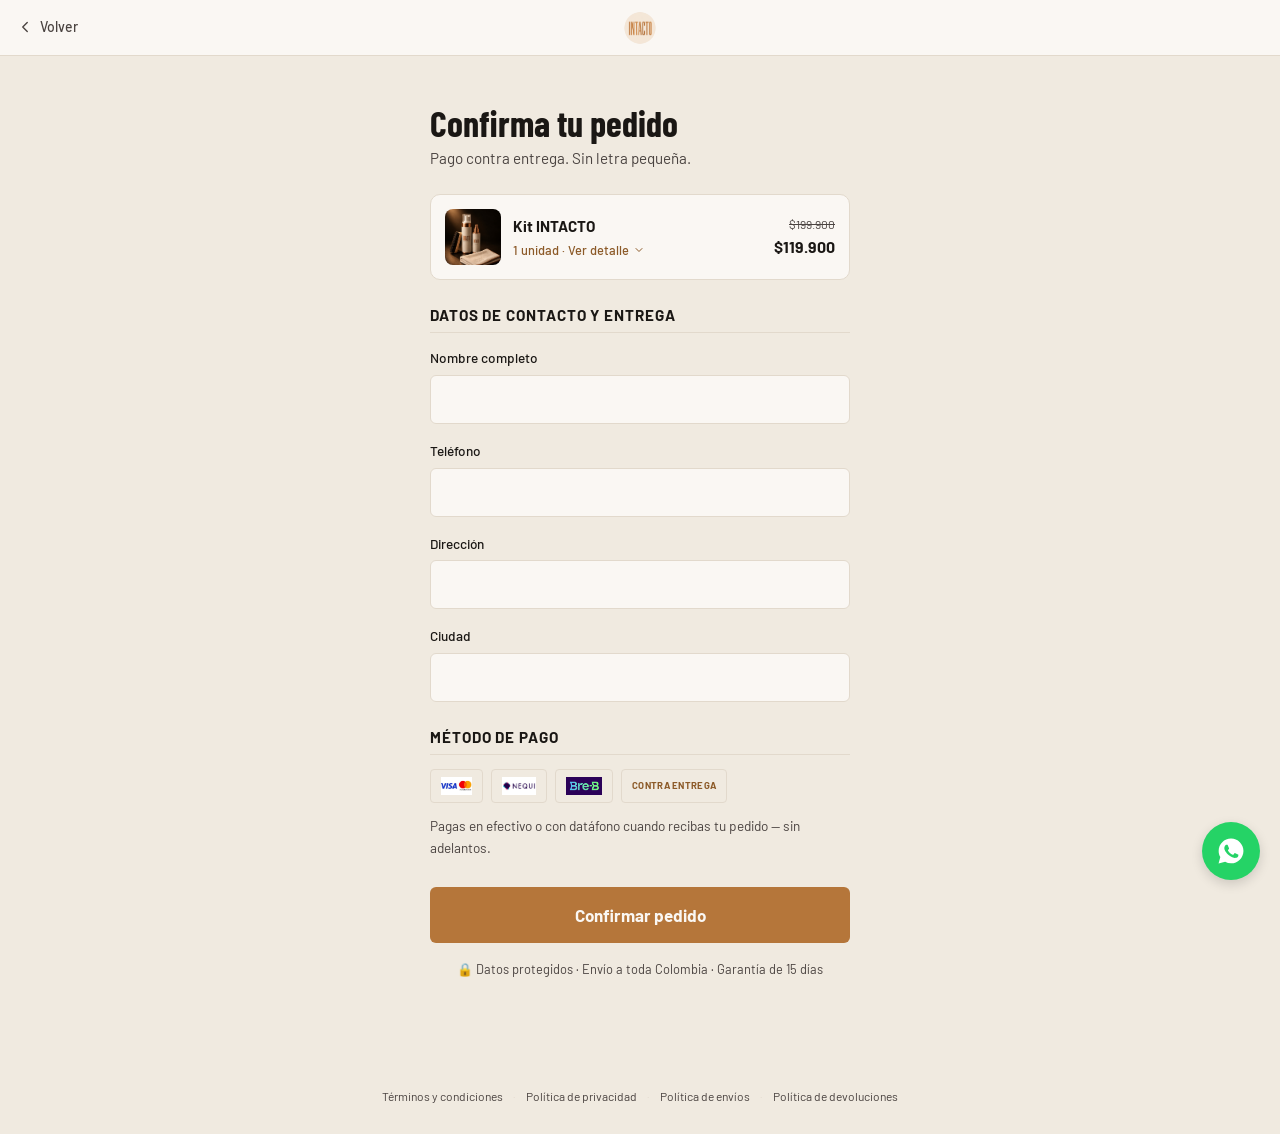
==== checkout/index.html @ 01ab00e7 "Agrega las 4 paginas legales y las linkea en el footer de landing y checkout - Nuevas paginas standa" ====
<!DOCTYPE html>
<html lang="es">
<head>
  <meta charset="UTF-8">
  <meta name="viewport" content="width=device-width, initial-scale=1.0">
  <title>Confirma tu pedido — INTACTO</title>

  <link rel="preconnect" href="https://fonts.googleapis.com">
  <link rel="preconnect" href="https://fonts.gstatic.com" crossorigin>
  <link href="https://fonts.googleapis.com/css2?family=Barlow+Condensed:wght@700;900&family=Barlow:wght@400;500;700&family=Cormorant+Garamond:ital@1&display=swap" rel="stylesheet">

  <link rel="stylesheet" href="../styles/base.css">
  <link rel="stylesheet" href="../styles/globals/whatsapp-float.css">
  <link rel="stylesheet" href="../styles/pages/checkout.css">
  <link rel="stylesheet" href="../styles/globals/legal-links.css">

  <!-- Meta Pixel -->
  <script src="../scripts/meta-pixel-base.js"></script>
  <noscript>
    <img height="1" width="1" style="display:none" alt=""
      src="https://www.facebook.com/tr?id=2177392419686177&ev=PageView&noscript=1"
    />
  </noscript>
  <!-- Fin Meta Pixel -->
</head>
<body>

  <header class="checkout-page-topbar">
    <a class="checkout-page-topbar__back" href="/">
      <svg viewBox="0 0 24 24" fill="none" stroke="currentColor" stroke-width="1.8" stroke-linecap="round" stroke-linejoin="round" aria-hidden="true">
        <path d="M15 6l-6 6 6 6"></path>
      </svg>
      Volver
    </a>
    <img class="checkout-page-topbar__logo" src="../assets/images/logo-intacto.jpg.jpeg" alt="INTACTO">
  </header>

  <main class="checkout-page">
    <h1 class="checkout-page__title">Confirma tu pedido</h1>
    <p class="checkout-page__subtitle">Pago contra entrega. Sin letra pequeña.</p>

    <section class="checkout-page__summary">
      <details>
        <summary class="checkout-page__summary-row">
          <img class="checkout-page__summary-thumb" src="../assets/images/intacto-hero-01-kit.jpg.jpeg" alt="Kit INTACTO">
          <span class="checkout-page__summary-info">
            <span class="checkout-page__summary-name">Kit INTACTO</span>
            <span class="checkout-page__summary-meta">
              1 unidad · Ver detalle
              <svg viewBox="0 0 24 24" fill="none" stroke="currentColor" stroke-width="2" stroke-linecap="round" stroke-linejoin="round" aria-hidden="true">
                <path d="m6 9 6 6 6-6"></path>
              </svg>
            </span>
          </span>
          <span class="checkout-page__summary-price">
            <span class="checkout-page__summary-price-old">$199.900</span>
            <span class="checkout-page__summary-price-current">$119.900</span>
          </span>
        </summary>

        <div class="checkout-page__summary-expand">
          <ul class="checkout-page__summary-list">
            <li>Espuma limpiadora</li>
            <li>Spray antiolores</li>
            <li>Cepillo</li>
            <li>Toalla de microfibra</li>
          </ul>
          <p class="checkout-page__summary-note">Envío gratis a toda Colombia · Garantía de 15 días</p>
        </div>
      </details>
    </section>

    <form class="checkout-page__form" id="checkout-form">
      <section>
        <h2 class="checkout-page__section-title">Datos de contacto y entrega</h2>

        <div class="checkout-page__fields">
          <div class="checkout-page__field">
            <label for="nombre">Nombre completo</label>
            <input type="text" id="nombre" name="nombre" autocomplete="name" required>
          </div>

          <div class="checkout-page__field">
            <label for="telefono">Teléfono</label>
            <input type="tel" id="telefono" name="telefono" autocomplete="tel" inputmode="numeric" required>
          </div>

          <div class="checkout-page__field">
            <label for="direccion">Dirección</label>
            <input type="text" id="direccion" name="direccion" autocomplete="address-line1" required>
          </div>

          <div class="checkout-page__field">
            <label for="ciudad">Ciudad</label>
            <input type="text" id="ciudad" name="ciudad" autocomplete="address-level2" required>
          </div>
        </div>
      </section>

      <section>
        <h2 class="checkout-page__section-title">Método de pago</h2>

        <div class="checkout-page__payment-badges">
          <span class="checkout-page__payment-chip">
            <img class="checkout-page__payment-logo" src="../assets/images/logo%20visa%20mastercard.jpg" alt="Visa / Mastercard" loading="lazy">
          </span>
          <span class="checkout-page__payment-chip">
            <img class="checkout-page__payment-logo" src="../assets/images/logo-nequi.jpg" alt="Nequi" loading="lazy">
          </span>
          <span class="checkout-page__payment-chip">
            <img class="checkout-page__payment-logo" src="../assets/images/Bre-B-logo.jpg" alt="Bre-B" loading="lazy">
          </span>
          <span class="checkout-page__payment-chip checkout-page__payment-chip--text">Contra entrega</span>
        </div>

        <p class="checkout-page__payment-note">Pagas en efectivo o con datáfono cuando recibas tu pedido — sin adelantos.</p>
      </section>

      <button class="checkout-page__submit" type="submit">Confirmar pedido</button>
      <p class="checkout-page__note">🔒 Datos protegidos · Envío a toda Colombia · Garantía de 15 días</p>
    </form>

    <div class="checkout-page__result" id="checkout-result"></div>
  </main>

  <footer class="legal-links">
    <a href="/terminos-y-condiciones">Términos y condiciones</a>
    <span class="legal-links__separator" aria-hidden="true">·</span>
    <a href="/politica-de-privacidad">Política de privacidad</a>
    <span class="legal-links__separator" aria-hidden="true">·</span>
    <a href="/politica-de-envios">Política de envíos</a>
    <span class="legal-links__separator" aria-hidden="true">·</span>
    <a href="/politica-de-devoluciones">Política de devoluciones</a>
  </footer>

  <a
    class="whatsapp-float"
    href="https://wa.me/573203886918"
    target="_blank"
    rel="noopener noreferrer"
    aria-label="Escríbenos por WhatsApp"
  >
    <svg viewBox="0 0 24 24" fill="#FFFFFF" xmlns="http://www.w3.org/2000/svg">
      <path d="M12.04 2C6.58 2 2.13 6.45 2.13 11.91c0 1.75.46 3.45 1.32 4.95L2.05 22l5.25-1.38a9.9 9.9 0 0 0 4.74 1.21h.01c5.46 0 9.9-4.45 9.9-9.91 0-2.65-1.03-5.14-2.9-7.01A9.82 9.82 0 0 0 12.04 2zm5.8 14.13c-.24.68-1.4 1.31-1.93 1.35-.5.05-.99.24-3.34-.7-2.82-1.13-4.63-4-4.77-4.19-.14-.19-1.14-1.51-1.14-2.88 0-1.37.72-2.04.97-2.32.25-.28.55-.35.73-.35.19 0 .37 0 .53.01.17.01.4-.06.62.48.24.58.8 1.99.87 2.13.07.14.11.31.02.5-.09.19-.14.31-.27.47-.14.16-.29.36-.41.48-.14.14-.28.29-.12.57.16.28.71 1.18 1.53 1.91 1.05.94 1.94 1.24 2.22 1.38.28.14.44.12.6-.07.16-.19.68-.79.87-1.06.19-.28.37-.23.62-.14.26.09 1.63.77 1.91.91.28.14.47.21.53.33.07.12.07.68-.17 1.36z"/>
    </svg>
  </a>

  <script src="../scripts/checkout-page.js"></script>
</body>
</html>
---- styles/base.css ----
/* ==========================================================================
   INTACTO — base.css
   Variables, reset, tipografía base
   ========================================================================== */

:root {
  --crema: #F0EAE0;
  --crema-oscuro: #E2D9CC;
  --cobre: #B5763A;
  --cobre-oscuro: #8C5A28;
  --carbon: #1A1714;
  --carbon-suave: #4A4340;
  --blanco-calido: #FAF7F3;

  --font-display: 'Barlow Condensed', sans-serif;
  --font-body: 'Barlow', sans-serif;
  --font-editorial: 'Cormorant Garamond', serif;
}

*,
*::before,
*::after {
  box-sizing: border-box;
  margin: 0;
  padding: 0;
}

html {
  -webkit-text-size-adjust: 100%;
  scroll-behavior: smooth;
}

body {
  font-family: var(--font-body);
  font-weight: 400;
  color: var(--carbon);
  background-color: var(--crema);
  line-height: 1.6;
}

img {
  display: block;
  max-width: 100%;
  height: auto;
}

button {
  font-family: inherit;
  cursor: pointer;
  border: none;
}

a {
  color: inherit;
  text-decoration: none;
}

h1, h2, h3 {
  font-family: var(--font-display);
  line-height: 1.05;
}
---- styles/globals/whatsapp-float.css ----
/* ==========================================================================
   INTACTO — whatsapp-float.css
   Botón WhatsApp flotante
   ========================================================================== */

.whatsapp-float {
  position: fixed;
  bottom: 20px;
  right: 20px;
  width: 58px;
  height: 58px;
  border-radius: 50%;
  background-color: #25D366;
  display: flex;
  align-items: center;
  justify-content: center;
  box-shadow: 0 4px 12px rgba(0, 0, 0, 0.15);
  transition: transform 0.2s ease, box-shadow 0.2s ease;
  z-index: 200;
}

.whatsapp-float:hover,
.whatsapp-float:focus-visible {
  transform: translateY(-2px);
  box-shadow: 0 6px 18px rgba(0, 0, 0, 0.25);
}

.whatsapp-float svg {
  width: 30px;
  height: 30px;
}

@media (max-width: 767px) {
  .whatsapp-float {
    bottom: calc(88px + env(safe-area-inset-bottom));
  }
}
---- styles/pages/checkout.css ----
/* ==========================================================================
   INTACTO — checkout.css (página dedicada /checkout)
   ========================================================================== */

.checkout-page-topbar {
  position: sticky;
  top: 0;
  z-index: 90;
  display: flex;
  align-items: center;
  justify-content: center;
  height: 56px;
  background-color: var(--blanco-calido);
  border-bottom: 1px solid var(--crema-oscuro);
}

.checkout-page-topbar__back {
  position: absolute;
  left: 16px;
  display: flex;
  align-items: center;
  gap: 6px;
  font-family: var(--font-body);
  font-weight: 500;
  font-size: 0.875rem;
  color: var(--carbon-suave);
}

.checkout-page-topbar__back svg {
  width: 18px;
  height: 18px;
}

.checkout-page-topbar__logo {
  height: 32px;
  width: auto;
  border-radius: 50%;
}

.checkout-page {
  max-width: 460px;
  margin: 0 auto;
  padding: 24px 20px 48px;
}

.checkout-page__title {
  font-family: var(--font-display);
  font-weight: 700;
  font-size: clamp(1.75rem, 6vw, 2.25rem);
  color: var(--carbon);
  margin-bottom: 4px;
}

.checkout-page__subtitle {
  font-family: var(--font-body);
  font-weight: 400;
  font-size: 0.95rem;
  color: var(--carbon-suave);
  margin-bottom: 24px;
}

/* Resumen de pedido */

.checkout-page__summary {
  margin-bottom: 28px;
  background-color: var(--blanco-calido);
  border: 1px solid var(--crema-oscuro);
  border-radius: 10px;
  overflow: hidden;
}

.checkout-page__summary-row {
  display: flex;
  align-items: center;
  gap: 12px;
  padding: 14px;
  cursor: pointer;
  list-style: none;
}

.checkout-page__summary-row::-webkit-details-marker {
  display: none;
}

.checkout-page__summary-thumb {
  width: 56px;
  height: 56px;
  object-fit: cover;
  border-radius: 8px;
  flex: 0 0 auto;
}

.checkout-page__summary-info {
  flex: 1;
  min-width: 0;
}

.checkout-page__summary-name {
  display: block;
  font-family: var(--font-body);
  font-weight: 700;
  font-size: 0.95rem;
  color: var(--carbon);
}

.checkout-page__summary-meta {
  display: flex;
  align-items: center;
  gap: 4px;
  font-family: var(--font-body);
  font-weight: 500;
  font-size: 0.8rem;
  color: var(--cobre-oscuro);
  margin-top: 2px;
}

.checkout-page__summary-meta svg {
  width: 12px;
  height: 12px;
  transition: transform 0.2s ease;
}

details[open] .checkout-page__summary-meta svg {
  transform: rotate(180deg);
}

.checkout-page__summary-price {
  flex: 0 0 auto;
  text-align: right;
}

.checkout-page__summary-price-old {
  display: block;
  font-family: var(--font-body);
  font-weight: 400;
  font-size: 0.75rem;
  color: var(--carbon-suave);
  text-decoration: line-through;
}

.checkout-page__summary-price-current {
  display: block;
  font-family: var(--font-body);
  font-weight: 700;
  font-size: 1rem;
  color: var(--carbon);
}

.checkout-page__summary-expand {
  padding: 0 14px 16px;
  border-top: 1px solid var(--crema-oscuro);
}

.checkout-page__summary-list {
  list-style: none;
  padding-top: 14px;
  display: flex;
  flex-direction: column;
  gap: 6px;
}

.checkout-page__summary-list li {
  font-family: var(--font-body);
  font-size: 0.875rem;
  color: var(--carbon-suave);
  padding-left: 16px;
  position: relative;
}

.checkout-page__summary-list li::before {
  content: '';
  position: absolute;
  left: 0;
  top: 8px;
  width: 5px;
  height: 5px;
  border-radius: 50%;
  background-color: var(--cobre);
}

.checkout-page__summary-note {
  font-family: var(--font-body);
  font-size: 0.8rem;
  color: var(--cobre-oscuro);
  margin-top: 10px;
}

/* Formulario */

.checkout-page__form {
  display: flex;
  flex-direction: column;
  gap: 28px;
}

.checkout-page__section-title {
  font-family: var(--font-body);
  font-weight: 700;
  font-size: 0.95rem;
  color: var(--carbon);
  text-transform: uppercase;
  letter-spacing: 0.06em;
  margin-bottom: 14px;
  padding-bottom: 8px;
  border-bottom: 1px solid var(--crema-oscuro);
}

.checkout-page__fields {
  display: flex;
  flex-direction: column;
  gap: 16px;
}

.checkout-page__field {
  display: flex;
  flex-direction: column;
  gap: 6px;
}

.checkout-page__field label {
  font-family: var(--font-body);
  font-weight: 500;
  font-size: 0.85rem;
  color: var(--carbon);
}

.checkout-page__field input {
  font-family: var(--font-body);
  font-size: 1rem;
  color: var(--carbon);
  background-color: var(--blanco-calido);
  border: 1px solid var(--crema-oscuro);
  border-radius: 6px;
  padding: 14px 16px;
  transition: border-color 0.15s ease, box-shadow 0.15s ease;
}

.checkout-page__field input:focus-visible {
  outline: none;
  border-color: var(--cobre);
  box-shadow: 0 0 0 3px rgba(181, 118, 58, 0.18);
}

.checkout-page__field input[data-invalid="true"] {
  border-color: var(--cobre-oscuro);
  border-width: 2px;
}

/* Método de pago */

.checkout-page__payment-badges {
  display: flex;
  flex-wrap: wrap;
  align-items: center;
  gap: 8px;
}

.checkout-page__payment-chip {
  display: inline-flex;
  align-items: center;
  justify-content: center;
  height: 34px;
  background-color: var(--crema);
  border: 1px solid var(--crema-oscuro);
  border-radius: 4px;
  padding: 0 10px;
  box-sizing: border-box;
}

.checkout-page__payment-logo {
  height: 18px;
  width: auto;
  display: block;
}

.checkout-page__payment-chip--text {
  font-family: var(--font-body);
  font-weight: 700;
  font-size: 0.6rem;
  letter-spacing: 0.03em;
  text-transform: uppercase;
  color: var(--cobre-oscuro);
  white-space: nowrap;
}

.checkout-page__payment-note {
  font-family: var(--font-body);
  font-size: 0.85rem;
  color: var(--carbon-suave);
  margin-top: 12px;
}

/* Envío/CTA final */

.checkout-page__submit {
  width: 100%;
  font-family: var(--font-body);
  font-weight: 700;
  font-size: 1.0625rem;
  color: var(--blanco-calido);
  background-color: var(--cobre);
  padding: 18px 24px;
  border-radius: 6px;
  transition: background-color 0.2s ease;
}

.checkout-page__submit:hover,
.checkout-page__submit:focus-visible {
  background-color: var(--cobre-oscuro);
}

.checkout-page__submit:disabled {
  background-color: var(--carbon-suave);
  cursor: not-allowed;
}

.checkout-page__note {
  font-family: var(--font-body);
  font-size: 0.8rem;
  color: var(--carbon-suave);
  text-align: center;
  margin-top: -12px;
}

/* Resultado post-envío */

.checkout-page__result {
  margin-top: 24px;
  padding: 20px;
  border-radius: 10px;
  text-align: center;
  display: none;
}

.checkout-page__result[data-state="success"] {
  display: block;
  background-color: var(--blanco-calido);
  border: 1px solid var(--cobre);
}

.checkout-page__result[data-state="error"] {
  display: block;
  background-color: var(--blanco-calido);
  border: 1px solid var(--carbon-suave);
}

.checkout-page__result-title {
  font-family: var(--font-display);
  font-weight: 700;
  font-size: 1.375rem;
  color: var(--carbon);
  margin-bottom: 8px;
}

.checkout-page__result-reinforcement {
  font-family: var(--font-editorial);
  font-style: italic;
  font-weight: 400;
  font-size: clamp(1.125rem, 3vw, 1.375rem);
  color: var(--cobre-oscuro);
  margin-bottom: 12px;
}

.checkout-page__result-text {
  font-family: var(--font-body);
  font-size: 0.9375rem;
  color: var(--carbon-suave);
  margin-bottom: 16px;
}

.checkout-page__result-whatsapp {
  display: inline-block;
  font-family: var(--font-body);
  font-weight: 700;
  font-size: 0.9375rem;
  color: var(--blanco-calido);
  background-color: var(--cobre);
  padding: 14px 28px;
  border-radius: 4px;
}

.checkout-page__result-whatsapp:hover {
  background-color: var(--cobre-oscuro);
}

@media (min-width: 768px) {
  .checkout-page {
    padding: 48px 20px 80px;
  }
}
---- styles/globals/legal-links.css ----
/* ==========================================================================
   INTACTO — legal-links.css
   Fila de links legales (footer de landing, checkout y páginas legales)
   ========================================================================== */

.legal-links {
  display: flex;
  flex-wrap: wrap;
  justify-content: center;
  align-items: center;
  gap: 6px 10px;
  padding: 28px 20px calc(28px + env(safe-area-inset-bottom));
  font-family: var(--font-body);
  font-size: 0.75rem;
  color: var(--carbon-suave);
}

.legal-links a {
  color: inherit;
}

.legal-links a:hover,
.legal-links a:focus-visible {
  color: var(--cobre-oscuro);
  text-decoration: underline;
}

.legal-links__separator {
  color: var(--crema-oscuro);
}
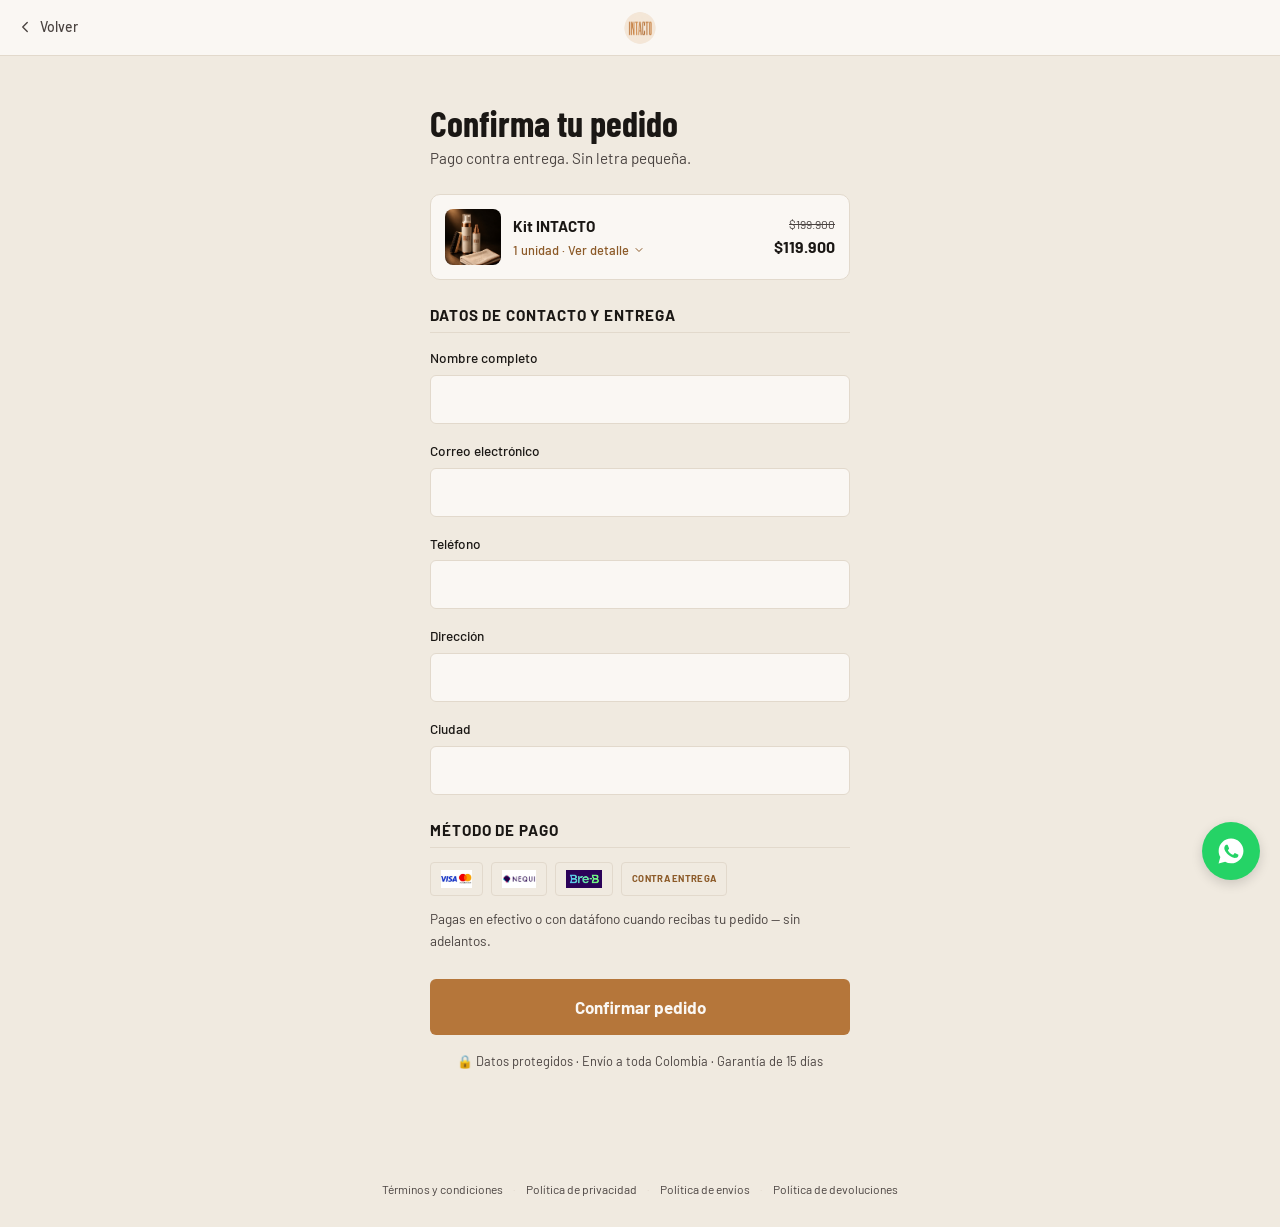
==== commit e4a35be5: "Ajusta ruleta a 2 giros por sesion, nuevas preguntas del quiz con redireccion automatica, y campo de" ====
--- a/checkout/index.html
+++ b/checkout/index.html
@@ -13,6 +13,7 @@
   <link rel="stylesheet" href="../styles/globals/whatsapp-float.css">
   <link rel="stylesheet" href="../styles/pages/checkout.css">
   <link rel="stylesheet" href="../styles/globals/legal-links.css">
+  <link rel="stylesheet" href="../styles/components/wheel.css">
 
   <!-- Meta Pixel -->
   <script src="../scripts/meta-pixel-base.js"></script>
@@ -70,6 +71,8 @@
       </details>
     </section>
 
+    <div id="wheel-second-kit-banner"></div>
+
     <form class="checkout-page__form" id="checkout-form">
       <section>
         <h2 class="checkout-page__section-title">Datos de contacto y entrega</h2>
@@ -78,6 +81,11 @@
           <div class="checkout-page__field">
             <label for="nombre">Nombre completo</label>
             <input type="text" id="nombre" name="nombre" autocomplete="name" required>
+          </div>
+
+          <div class="checkout-page__field">
+            <label for="email">Correo electrónico</label>
+            <input type="email" id="email" name="email" autocomplete="email" required>
           </div>
 
           <div class="checkout-page__field">
@@ -145,6 +153,9 @@
     </svg>
   </a>
 
+  <div id="wheel-modal-root"></div>
+
   <script src="../scripts/checkout-page.js"></script>
+  <script src="../scripts/checkout-wheel.js"></script>
 </body>
 </html>
--- a/styles/components/wheel.css
+++ b/styles/components/wheel.css
@@ -0,0 +1,226 @@
+/* ==========================================================================
+   INTACTO — wheel.css
+   Ruleta de exit-intent (checkout) + banner del premio "segundo kit"
+   ========================================================================== */
+
+.wheel-overlay {
+  position: fixed;
+  inset: 0;
+  z-index: 300;
+  display: flex;
+  align-items: center;
+  justify-content: center;
+  padding: 20px;
+  background-color: rgba(26, 23, 20, 0.55);
+  opacity: 0;
+  transition: opacity 0.25s ease;
+}
+
+.wheel-overlay.is-visible {
+  opacity: 1;
+}
+
+.wheel-modal {
+  position: relative;
+  width: 100%;
+  max-width: 340px;
+  background-color: var(--blanco-calido);
+  border-radius: 14px;
+  padding: 28px 20px 24px;
+  text-align: center;
+  box-shadow: 0 24px 48px rgba(26, 23, 20, 0.35);
+  transform: scale(0.94);
+  transition: transform 0.25s ease;
+}
+
+.wheel-overlay.is-visible .wheel-modal {
+  transform: scale(1);
+}
+
+.wheel-modal__close {
+  position: absolute;
+  top: 12px;
+  right: 12px;
+  width: 32px;
+  height: 32px;
+  display: flex;
+  align-items: center;
+  justify-content: center;
+  background: none;
+  color: var(--carbon-suave);
+  border-radius: 50%;
+}
+
+.wheel-modal__close svg {
+  width: 18px;
+  height: 18px;
+}
+
+.wheel-modal__close:hover,
+.wheel-modal__close:focus-visible {
+  background-color: var(--crema);
+}
+
+.wheel-modal__title {
+  font-family: var(--font-display);
+  font-weight: 700;
+  font-size: 1.5rem;
+  color: var(--carbon);
+  margin-bottom: 4px;
+}
+
+.wheel-modal__subtitle {
+  font-family: var(--font-body);
+  font-size: 0.875rem;
+  color: var(--carbon-suave);
+  margin-bottom: 20px;
+}
+
+.wheel {
+  position: relative;
+  width: 220px;
+  height: 220px;
+  margin: 0 auto 20px;
+}
+
+.wheel__pointer {
+  position: absolute;
+  top: -6px;
+  left: 50%;
+  transform: translateX(-50%);
+  width: 0;
+  height: 0;
+  border-left: 10px solid transparent;
+  border-right: 10px solid transparent;
+  border-top: 16px solid var(--carbon);
+  z-index: 2;
+}
+
+.wheel__svg {
+  width: 100%;
+  height: 100%;
+  transition: transform 4.5s cubic-bezier(0.15, 0.85, 0.25, 1);
+}
+
+.wheel__segment-label {
+  font-family: var(--font-body);
+  font-weight: 700;
+  fill: var(--blanco-calido);
+}
+
+.wheel__hub {
+  fill: var(--blanco-calido);
+  stroke: var(--carbon);
+  stroke-width: 2;
+}
+
+.wheel-modal__spin-button {
+  width: 100%;
+  font-family: var(--font-body);
+  font-weight: 700;
+  font-size: 1rem;
+  color: var(--blanco-calido);
+  background-color: var(--cobre);
+  padding: 14px 20px;
+  border-radius: 6px;
+  transition: background-color 0.2s ease, opacity 0.2s ease;
+}
+
+.wheel-modal__spin-button:hover,
+.wheel-modal__spin-button:focus-visible {
+  background-color: var(--cobre-oscuro);
+}
+
+.wheel-modal__spin-button:disabled {
+  opacity: 0.6;
+  cursor: not-allowed;
+}
+
+.wheel-modal__result {
+  display: none;
+}
+
+.wheel-modal.is-result .wheel-modal__spin-prompt {
+  display: none;
+}
+
+.wheel-modal.is-result .wheel-modal__result {
+  display: block;
+}
+
+.wheel-modal__result-label {
+  font-family: var(--font-display);
+  font-weight: 700;
+  font-size: 1.375rem;
+  color: var(--cobre-oscuro);
+  margin-bottom: 8px;
+}
+
+.wheel-modal__result-text {
+  font-family: var(--font-body);
+  font-size: 0.9rem;
+  color: var(--carbon-suave);
+  margin-bottom: 18px;
+}
+
+.wheel-modal__result-button {
+  width: 100%;
+  font-family: var(--font-body);
+  font-weight: 700;
+  font-size: 1rem;
+  color: var(--blanco-calido);
+  background-color: var(--cobre);
+  padding: 14px 20px;
+  border-radius: 6px;
+  transition: background-color 0.2s ease;
+}
+
+.wheel-modal__result-button:hover,
+.wheel-modal__result-button:focus-visible {
+  background-color: var(--cobre-oscuro);
+}
+
+/* Banner del premio "segundo kit" en el checkout */
+
+.wheel-second-kit-banner {
+  display: flex;
+  align-items: flex-start;
+  gap: 12px;
+  background-color: var(--crema);
+  border: 1px solid var(--cobre);
+  border-radius: 10px;
+  padding: 14px;
+  margin-bottom: 24px;
+}
+
+.wheel-second-kit-banner__checkbox {
+  flex: 0 0 auto;
+  width: 20px;
+  height: 20px;
+  margin-top: 2px;
+  accent-color: var(--cobre);
+}
+
+.wheel-second-kit-banner__body {
+  flex: 1;
+  min-width: 0;
+}
+
+.wheel-second-kit-banner__title {
+  font-family: var(--font-body);
+  font-weight: 700;
+  font-size: 0.9rem;
+  color: var(--carbon);
+  margin-bottom: 4px;
+}
+
+.wheel-second-kit-banner__price {
+  font-family: var(--font-body);
+  font-size: 0.85rem;
+  color: var(--carbon-suave);
+}
+
+.wheel-second-kit-banner__price strong {
+  color: var(--cobre-oscuro);
+  font-weight: 700;
+}
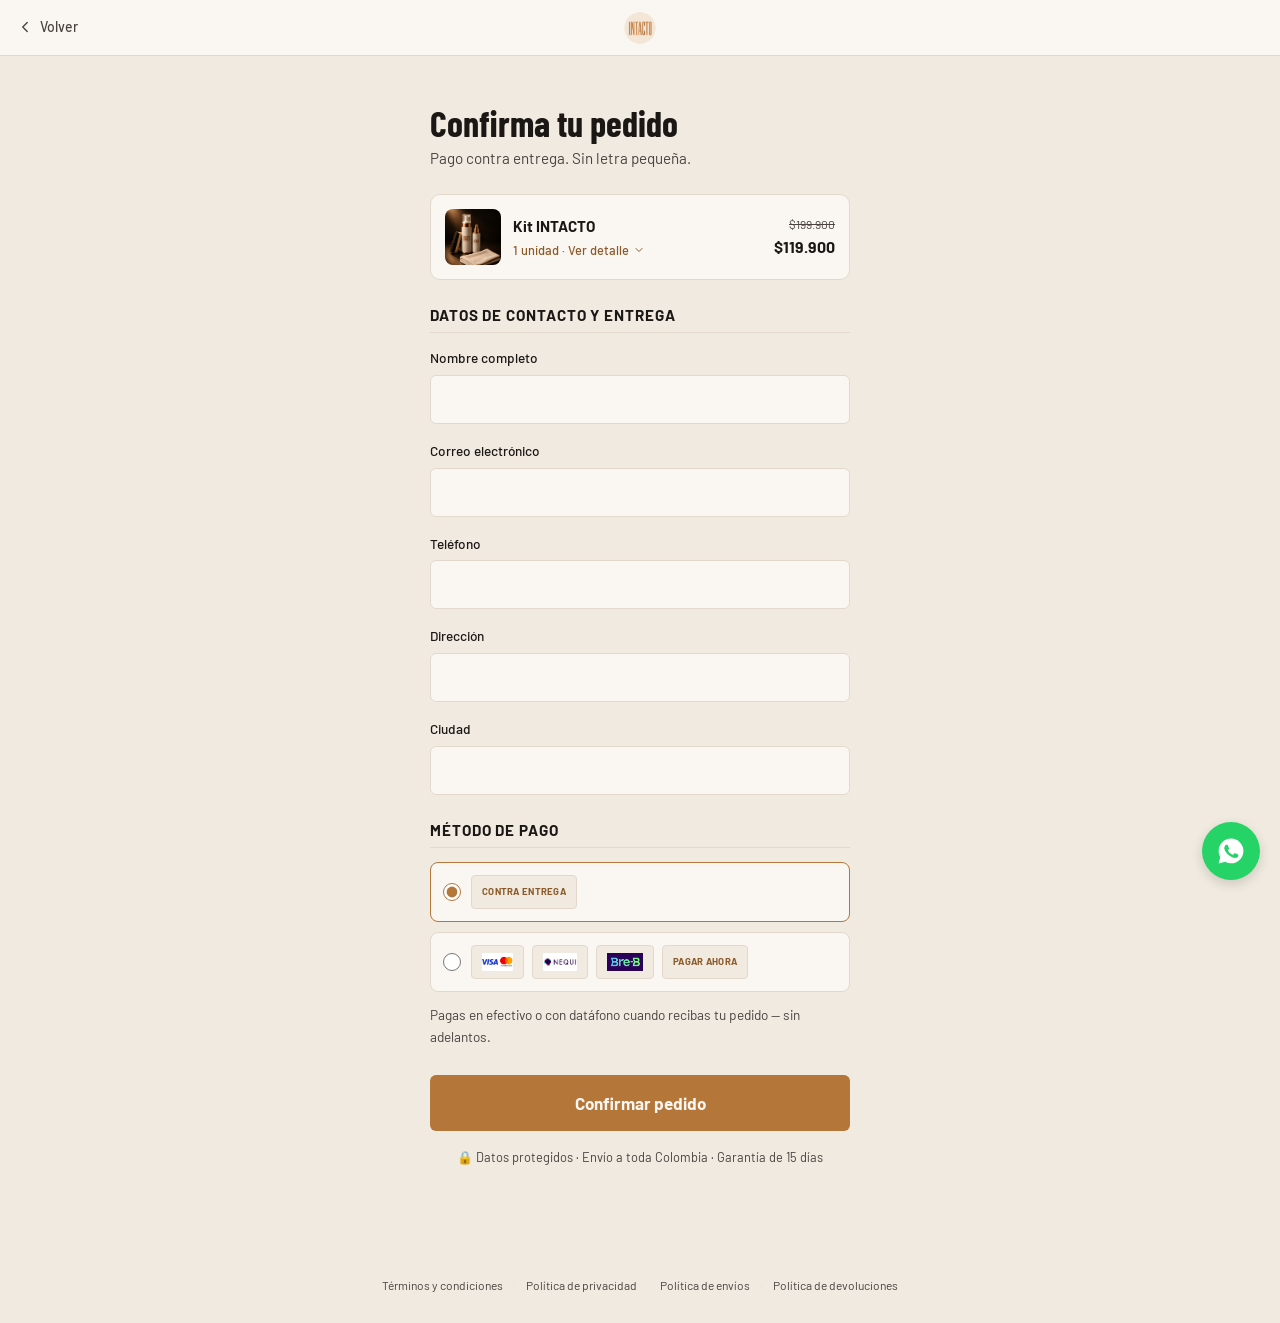
==== commit 1bff06e7: "Integra Bold como pago anticipado (tarjeta/Nequi/Bre-B) junto al COD existente - api/_lib/bold.js: f" ====
--- a/checkout/index.html
+++ b/checkout/index.html
@@ -108,23 +108,40 @@
       <section>
         <h2 class="checkout-page__section-title">Método de pago</h2>
 
-        <div class="checkout-page__payment-badges">
-          <span class="checkout-page__payment-chip">
-            <img class="checkout-page__payment-logo" src="../assets/images/logo%20visa%20mastercard.jpg" alt="Visa / Mastercard" loading="lazy">
-          </span>
-          <span class="checkout-page__payment-chip">
-            <img class="checkout-page__payment-logo" src="../assets/images/logo-nequi.jpg" alt="Nequi" loading="lazy">
-          </span>
-          <span class="checkout-page__payment-chip">
-            <img class="checkout-page__payment-logo" src="../assets/images/Bre-B-logo.jpg" alt="Bre-B" loading="lazy">
-          </span>
-          <span class="checkout-page__payment-chip checkout-page__payment-chip--text">Contra entrega</span>
+        <div class="checkout-page__payment-methods">
+          <label class="checkout-page__payment-option">
+            <input type="radio" name="payment-method" value="cod" checked>
+            <span class="checkout-page__payment-chip checkout-page__payment-chip--text">Contra entrega</span>
+          </label>
+
+          <label class="checkout-page__payment-option">
+            <input type="radio" name="payment-method" value="bold">
+            <span class="checkout-page__payment-badges">
+              <span class="checkout-page__payment-chip">
+                <img class="checkout-page__payment-logo" src="../assets/images/logo%20visa%20mastercard.jpg" alt="Visa / Mastercard" loading="lazy">
+              </span>
+              <span class="checkout-page__payment-chip">
+                <img class="checkout-page__payment-logo" src="../assets/images/logo-nequi.jpg" alt="Nequi" loading="lazy">
+              </span>
+              <span class="checkout-page__payment-chip">
+                <img class="checkout-page__payment-logo" src="../assets/images/Bre-B-logo.jpg" alt="Bre-B" loading="lazy">
+              </span>
+              <span class="checkout-page__payment-chip checkout-page__payment-chip--text">Pagar ahora</span>
+            </span>
+          </label>
         </div>
 
-        <p class="checkout-page__payment-note">Pagas en efectivo o con datáfono cuando recibas tu pedido — sin adelantos.</p>
+        <p class="checkout-page__payment-note" id="payment-method-note">Pagas en efectivo o con datáfono cuando recibas tu pedido — sin adelantos.</p>
       </section>
 
-      <button class="checkout-page__submit" type="submit">Confirmar pedido</button>
+      <button class="checkout-page__submit" type="submit" id="cod-submit-button">Confirmar pedido</button>
+
+      <div class="checkout-page__bold-area" id="bold-payment-area" hidden>
+        <button class="checkout-page__submit" type="button" id="bold-prepare-button">Continuar al pago</button>
+        <p class="checkout-page__bold-error" id="bold-prepare-error" hidden></p>
+        <div id="bold-button-container"></div>
+      </div>
+
       <p class="checkout-page__note">🔒 Datos protegidos · Envío a toda Colombia · Garantía de 15 días</p>
     </form>
 
@@ -157,5 +174,6 @@
 
   <script src="../scripts/checkout-page.js"></script>
   <script src="../scripts/checkout-wheel.js"></script>
+  <script src="../scripts/checkout-bold.js"></script>
 </body>
 </html>
--- a/styles/pages/checkout.css
+++ b/styles/pages/checkout.css
@@ -248,6 +248,50 @@
 
 /* Método de pago */
 
+.checkout-page__payment-methods {
+  display: flex;
+  flex-direction: column;
+  gap: 10px;
+}
+
+.checkout-page__payment-option {
+  display: flex;
+  align-items: center;
+  gap: 10px;
+  padding: 12px;
+  background-color: var(--blanco-calido);
+  border: 1px solid var(--crema-oscuro);
+  border-radius: 8px;
+  cursor: pointer;
+  transition: border-color 0.15s ease;
+}
+
+.checkout-page__payment-option:has(input:checked) {
+  border-color: var(--cobre);
+}
+
+.checkout-page__payment-option input[type="radio"] {
+  flex: 0 0 auto;
+  width: 18px;
+  height: 18px;
+  accent-color: var(--cobre);
+}
+
+.checkout-page__bold-area {
+  margin-top: 12px;
+}
+
+.checkout-page__bold-error {
+  font-family: var(--font-body);
+  font-size: 0.8125rem;
+  color: #b3261e;
+  margin-top: 10px;
+}
+
+#bold-button-container {
+  margin-top: 12px;
+}
+
 .checkout-page__payment-badges {
   display: flex;
   flex-wrap: wrap;
@@ -344,6 +388,12 @@
   border: 1px solid var(--carbon-suave);
 }
 
+.checkout-page__result[data-state="pending"] {
+  display: block;
+  background-color: var(--blanco-calido);
+  border: 1px solid var(--crema-oscuro);
+}
+
 .checkout-page__result-title {
   font-family: var(--font-display);
   font-weight: 700;
--- a/styles/components/wheel.css
+++ b/styles/components/wheel.css
@@ -136,6 +136,13 @@
   cursor: not-allowed;
 }
 
+.wheel-modal__error {
+  font-family: var(--font-body);
+  font-size: 0.8125rem;
+  color: #b3261e;
+  margin-top: 10px;
+}
+
 .wheel-modal__result {
   display: none;
 }
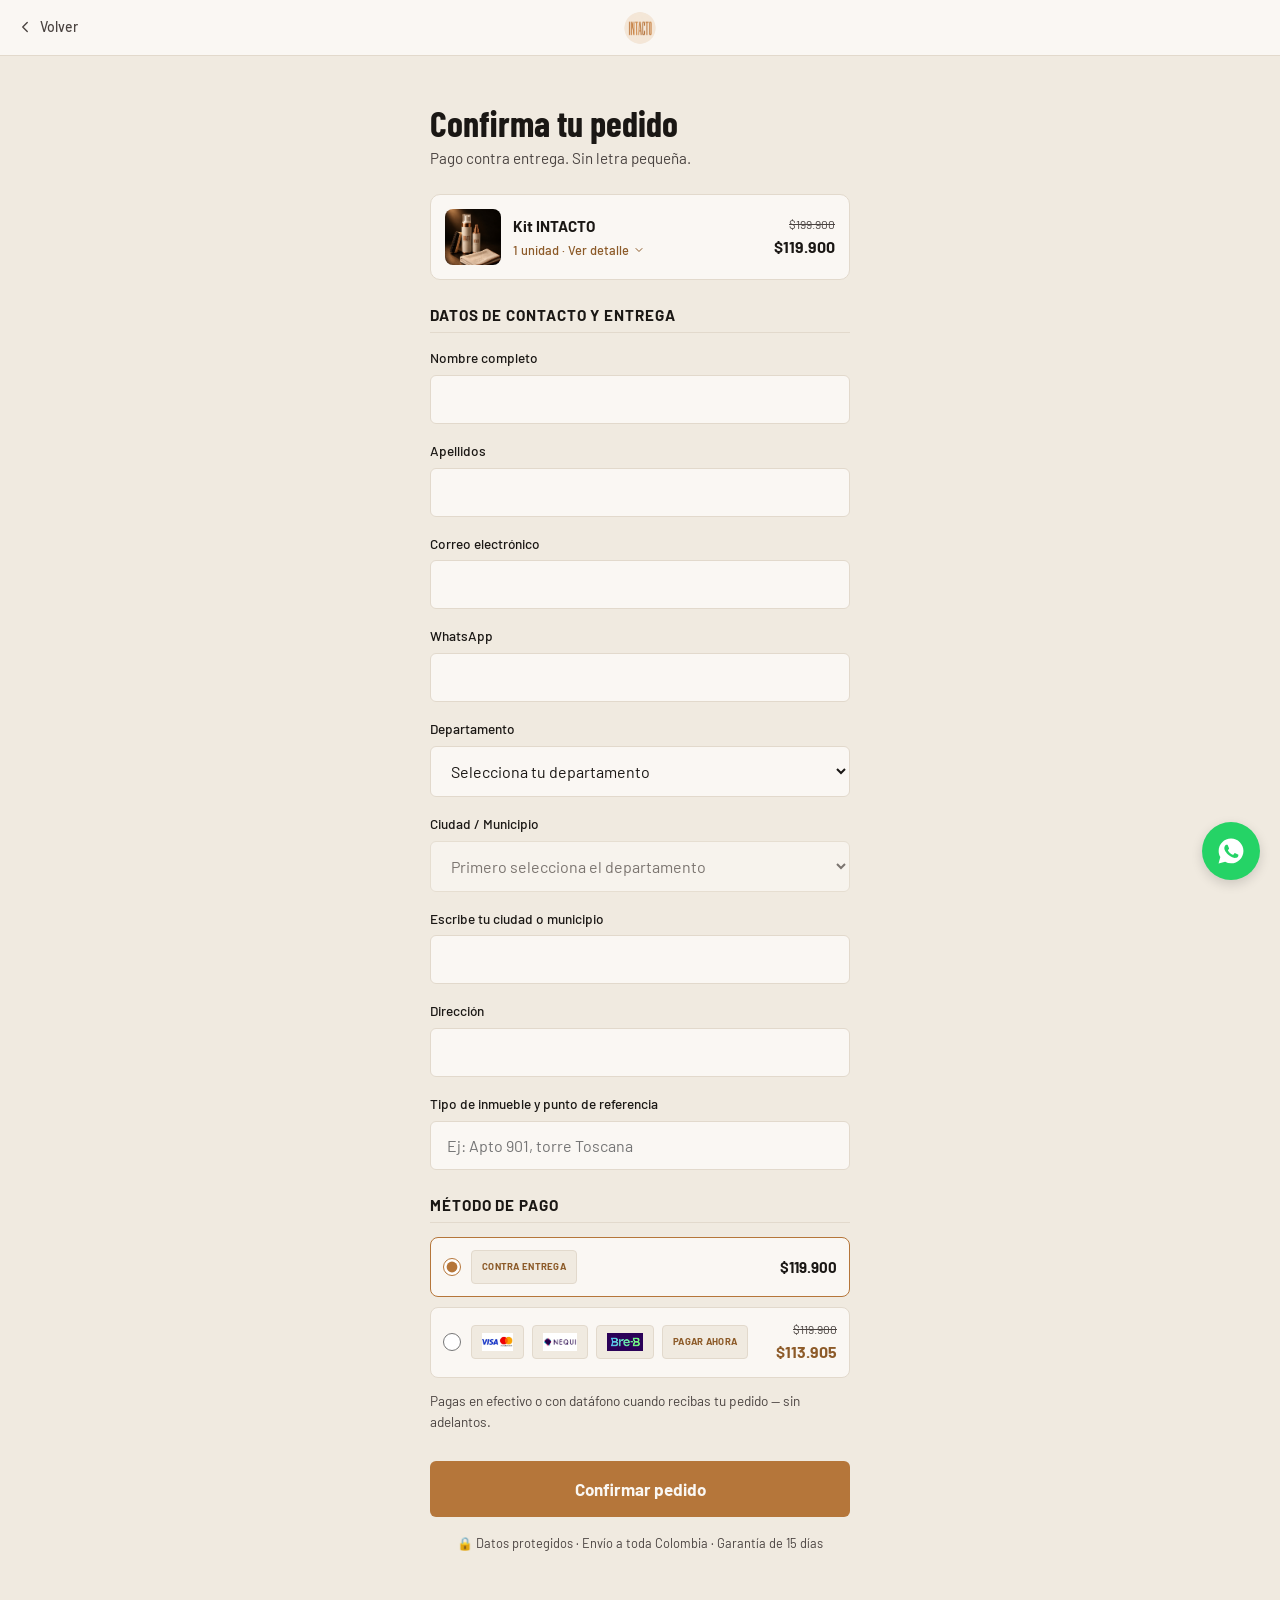
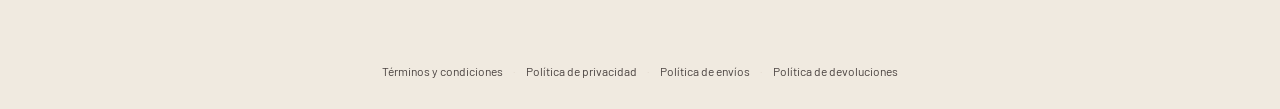
==== commit 98dc5a73: "Rediseña el formulario de checkout: campos nuevos, validaciones estrictas, y 5-10% de descuento auto" ====
--- a/checkout/index.html
+++ b/checkout/index.html
@@ -80,7 +80,12 @@
         <div class="checkout-page__fields">
           <div class="checkout-page__field">
             <label for="nombre">Nombre completo</label>
-            <input type="text" id="nombre" name="nombre" autocomplete="name" required>
+            <input type="text" id="nombre" name="nombre" autocomplete="given-name" required>
+          </div>
+
+          <div class="checkout-page__field">
+            <label for="apellidos">Apellidos</label>
+            <input type="text" id="apellidos" name="apellidos" autocomplete="family-name" required>
           </div>
 
           <div class="checkout-page__field">
@@ -89,8 +94,27 @@
           </div>
 
           <div class="checkout-page__field">
-            <label for="telefono">Teléfono</label>
-            <input type="tel" id="telefono" name="telefono" autocomplete="tel" inputmode="numeric" required>
+            <label for="telefono">WhatsApp</label>
+            <input type="tel" id="telefono" name="telefono" autocomplete="tel-national" inputmode="numeric" pattern="[0-9]{10}" maxlength="10" title="10 dígitos, sin indicativo (ej: 3001234567)" required>
+          </div>
+
+          <div class="checkout-page__field">
+            <label for="departamento">Departamento</label>
+            <select id="departamento" name="departamento" autocomplete="address-level1" required>
+              <option value="" disabled selected>Selecciona tu departamento</option>
+            </select>
+          </div>
+
+          <div class="checkout-page__field">
+            <label for="ciudad">Ciudad / Municipio</label>
+            <select id="ciudad" name="ciudad" autocomplete="address-level2" required disabled>
+              <option value="" disabled selected>Primero selecciona el departamento</option>
+            </select>
+          </div>
+
+          <div class="checkout-page__field" id="ciudad-otro-field" hidden>
+            <label for="ciudad-otro">Escribe tu ciudad o municipio</label>
+            <input type="text" id="ciudad-otro" name="ciudad-otro">
           </div>
 
           <div class="checkout-page__field">
@@ -99,8 +123,8 @@
           </div>
 
           <div class="checkout-page__field">
-            <label for="ciudad">Ciudad</label>
-            <input type="text" id="ciudad" name="ciudad" autocomplete="address-level2" required>
+            <label for="direccion2">Tipo de inmueble y punto de referencia</label>
+            <input type="text" id="direccion2" name="direccion2" autocomplete="address-line2" placeholder="Ej: Apto 901, torre Toscana" required>
           </div>
         </div>
       </section>
@@ -111,22 +135,31 @@
         <div class="checkout-page__payment-methods">
           <label class="checkout-page__payment-option">
             <input type="radio" name="payment-method" value="cod" checked>
-            <span class="checkout-page__payment-chip checkout-page__payment-chip--text">Contra entrega</span>
+            <span class="checkout-page__payment-option-body">
+              <span class="checkout-page__payment-chip checkout-page__payment-chip--text">Contra entrega</span>
+              <span class="checkout-page__payment-price" id="cod-price">$119.900</span>
+            </span>
           </label>
 
           <label class="checkout-page__payment-option">
             <input type="radio" name="payment-method" value="bold">
-            <span class="checkout-page__payment-badges">
-              <span class="checkout-page__payment-chip">
-                <img class="checkout-page__payment-logo" src="../assets/images/logo%20visa%20mastercard.jpg" alt="Visa / Mastercard" loading="lazy">
+            <span class="checkout-page__payment-option-body">
+              <span class="checkout-page__payment-badges">
+                <span class="checkout-page__payment-chip">
+                  <img class="checkout-page__payment-logo" src="../assets/images/logo%20visa%20mastercard.jpg" alt="Visa / Mastercard" loading="lazy">
+                </span>
+                <span class="checkout-page__payment-chip">
+                  <img class="checkout-page__payment-logo" src="../assets/images/logo-nequi.jpg" alt="Nequi" loading="lazy">
+                </span>
+                <span class="checkout-page__payment-chip">
+                  <img class="checkout-page__payment-logo" src="../assets/images/Bre-B-logo.jpg" alt="Bre-B" loading="lazy">
+                </span>
+                <span class="checkout-page__payment-chip checkout-page__payment-chip--text">Pagar ahora</span>
               </span>
-              <span class="checkout-page__payment-chip">
-                <img class="checkout-page__payment-logo" src="../assets/images/logo-nequi.jpg" alt="Nequi" loading="lazy">
+              <span class="checkout-page__payment-price">
+                <span class="checkout-page__payment-price-old" id="bold-price-old">$119.900</span>
+                <span class="checkout-page__payment-price-new" id="bold-price-new">$113.905</span>
               </span>
-              <span class="checkout-page__payment-chip">
-                <img class="checkout-page__payment-logo" src="../assets/images/Bre-B-logo.jpg" alt="Bre-B" loading="lazy">
-              </span>
-              <span class="checkout-page__payment-chip checkout-page__payment-chip--text">Pagar ahora</span>
             </span>
           </label>
         </div>
@@ -137,9 +170,8 @@
       <button class="checkout-page__submit" type="submit" id="cod-submit-button">Confirmar pedido</button>
 
       <div class="checkout-page__bold-area" id="bold-payment-area" hidden>
-        <button class="checkout-page__submit" type="button" id="bold-prepare-button">Continuar al pago</button>
+        <button class="checkout-page__submit" type="button" id="bold-prepare-button">Pagar con Bold</button>
         <p class="checkout-page__bold-error" id="bold-prepare-error" hidden></p>
-        <div id="bold-button-container"></div>
       </div>
 
       <p class="checkout-page__note">🔒 Datos protegidos · Envío a toda Colombia · Garantía de 15 días</p>
@@ -172,8 +204,10 @@
 
   <div id="wheel-modal-root"></div>
 
+  <script src="../scripts/colombia-locations.js"></script>
   <script src="../scripts/checkout-page.js"></script>
   <script src="../scripts/checkout-wheel.js"></script>
+  <script src="https://checkout.bold.co/library/boldPaymentButton.js"></script>
   <script src="../scripts/checkout-bold.js"></script>
 </body>
 </html>
--- a/styles/pages/checkout.css
+++ b/styles/pages/checkout.css
@@ -224,7 +224,8 @@
   color: var(--carbon);
 }
 
-.checkout-page__field input {
+.checkout-page__field input,
+.checkout-page__field select {
   font-family: var(--font-body);
   font-size: 1rem;
   color: var(--carbon);
@@ -235,7 +236,13 @@
   transition: border-color 0.15s ease, box-shadow 0.15s ease;
 }
 
-.checkout-page__field input:focus-visible {
+.checkout-page__field select:disabled {
+  color: var(--carbon-suave);
+  cursor: not-allowed;
+}
+
+.checkout-page__field input:focus-visible,
+.checkout-page__field select:focus-visible {
   outline: none;
   border-color: var(--cobre);
   box-shadow: 0 0 0 3px rgba(181, 118, 58, 0.18);
@@ -277,6 +284,39 @@
   accent-color: var(--cobre);
 }
 
+.checkout-page__payment-option-body {
+  flex: 1;
+  display: flex;
+  align-items: center;
+  justify-content: space-between;
+  gap: 10px;
+  flex-wrap: wrap;
+}
+
+.checkout-page__payment-price {
+  flex: 0 0 auto;
+  text-align: right;
+  font-family: var(--font-body);
+  font-weight: 700;
+  font-size: 0.95rem;
+  color: var(--carbon);
+}
+
+.checkout-page__payment-price-old {
+  display: block;
+  font-weight: 400;
+  font-size: 0.75rem;
+  color: var(--carbon-suave);
+  text-decoration: line-through;
+}
+
+.checkout-page__payment-price-new {
+  display: block;
+  font-weight: 700;
+  font-size: 1rem;
+  color: var(--cobre-oscuro);
+}
+
 .checkout-page__bold-area {
   margin-top: 12px;
 }
@@ -286,10 +326,6 @@
   font-size: 0.8125rem;
   color: #b3261e;
   margin-top: 10px;
-}
-
-#bold-button-container {
-  margin-top: 12px;
 }
 
 .checkout-page__payment-badges {
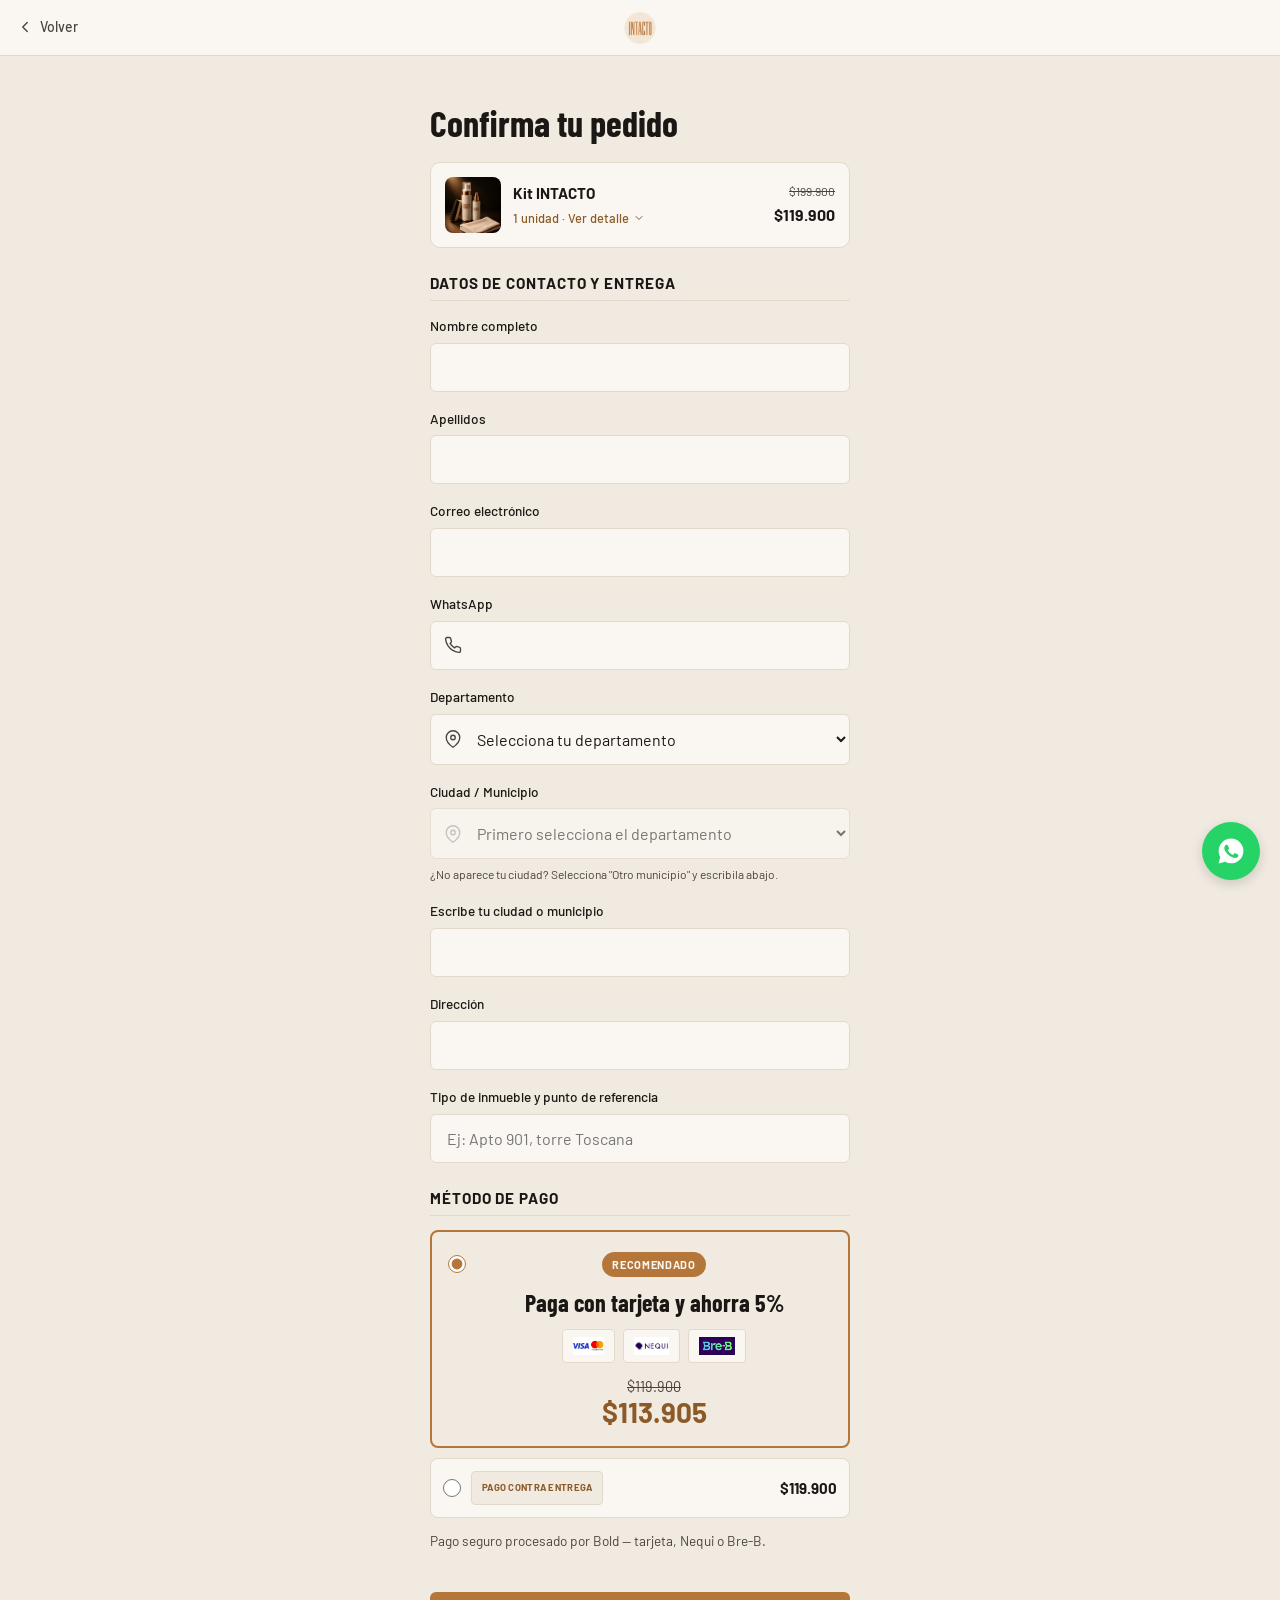
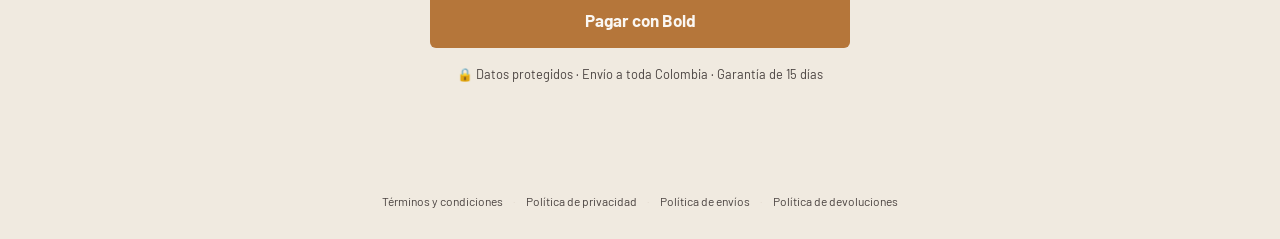
==== commit ea1ed659: "Ajustes de CRO al checkout: Bold primero y preseleccionado, tarjeta destacada, iconos en campos, qui" ====
--- a/checkout/index.html
+++ b/checkout/index.html
@@ -38,7 +38,6 @@
 
   <main class="checkout-page">
     <h1 class="checkout-page__title">Confirma tu pedido</h1>
-    <p class="checkout-page__subtitle">Pago contra entrega. Sin letra pequeña.</p>
 
     <section class="checkout-page__summary">
       <details>
@@ -95,21 +94,39 @@
 
           <div class="checkout-page__field">
             <label for="telefono">WhatsApp</label>
-            <input type="tel" id="telefono" name="telefono" autocomplete="tel-national" inputmode="numeric" pattern="[0-9]{10}" maxlength="10" title="10 dígitos, sin indicativo (ej: 3001234567)" required>
+            <div class="checkout-page__input-icon-wrap">
+              <svg class="checkout-page__input-icon" viewBox="0 0 24 24" fill="none" stroke="currentColor" stroke-width="1.8" stroke-linecap="round" stroke-linejoin="round" aria-hidden="true">
+                <path d="M22 16.92v3a2 2 0 0 1-2.18 2 19.79 19.79 0 0 1-8.63-3.07 19.5 19.5 0 0 1-6-6 19.79 19.79 0 0 1-3.07-8.67A2 2 0 0 1 4.11 2h3a2 2 0 0 1 2 1.72c.127.96.361 1.903.7 2.81a2 2 0 0 1-.45 2.11L8.09 9.91a16 16 0 0 0 6 6l1.27-1.27a2 2 0 0 1 2.11-.45c.907.339 1.85.573 2.81.7A2 2 0 0 1 22 16.92z"></path>
+              </svg>
+              <input type="tel" id="telefono" name="telefono" autocomplete="tel-national" inputmode="numeric" pattern="[0-9]{10}" maxlength="10" title="10 dígitos, sin indicativo (ej: 3001234567)" required>
+            </div>
           </div>
 
           <div class="checkout-page__field">
             <label for="departamento">Departamento</label>
-            <select id="departamento" name="departamento" autocomplete="address-level1" required>
-              <option value="" disabled selected>Selecciona tu departamento</option>
-            </select>
+            <div class="checkout-page__input-icon-wrap">
+              <svg class="checkout-page__input-icon" viewBox="0 0 24 24" fill="none" stroke="currentColor" stroke-width="1.8" stroke-linecap="round" stroke-linejoin="round" aria-hidden="true">
+                <path d="M21 10c0 7-9 13-9 13s-9-6-9-13a9 9 0 1 1 18 0z"></path>
+                <circle cx="12" cy="10" r="3"></circle>
+              </svg>
+              <select id="departamento" name="departamento" autocomplete="address-level1" required>
+                <option value="" disabled selected>Selecciona tu departamento</option>
+              </select>
+            </div>
           </div>
 
           <div class="checkout-page__field">
             <label for="ciudad">Ciudad / Municipio</label>
-            <select id="ciudad" name="ciudad" autocomplete="address-level2" required disabled>
-              <option value="" disabled selected>Primero selecciona el departamento</option>
-            </select>
+            <div class="checkout-page__input-icon-wrap">
+              <svg class="checkout-page__input-icon" viewBox="0 0 24 24" fill="none" stroke="currentColor" stroke-width="1.8" stroke-linecap="round" stroke-linejoin="round" aria-hidden="true">
+                <path d="M21 10c0 7-9 13-9 13s-9-6-9-13a9 9 0 1 1 18 0z"></path>
+                <circle cx="12" cy="10" r="3"></circle>
+              </svg>
+              <select id="ciudad" name="ciudad" autocomplete="address-level2" required disabled>
+                <option value="" disabled selected>Primero selecciona el departamento</option>
+              </select>
+            </div>
+            <p class="checkout-page__field-hint">¿No aparece tu ciudad? Selecciona "Otro municipio" y escribila abajo.</p>
           </div>
 
           <div class="checkout-page__field" id="ciudad-otro-field" hidden>
@@ -133,18 +150,12 @@
         <h2 class="checkout-page__section-title">Método de pago</h2>
 
         <div class="checkout-page__payment-methods">
-          <label class="checkout-page__payment-option">
-            <input type="radio" name="payment-method" value="cod" checked>
-            <span class="checkout-page__payment-option-body">
-              <span class="checkout-page__payment-chip checkout-page__payment-chip--text">Contra entrega</span>
-              <span class="checkout-page__payment-price" id="cod-price">$119.900</span>
-            </span>
-          </label>
-
-          <label class="checkout-page__payment-option">
-            <input type="radio" name="payment-method" value="bold">
-            <span class="checkout-page__payment-option-body">
-              <span class="checkout-page__payment-badges">
+          <label class="checkout-page__payment-option checkout-page__payment-option--bold">
+            <input type="radio" name="payment-method" value="bold" checked>
+            <span class="checkout-page__payment-option-body checkout-page__payment-option-body--bold">
+              <span class="checkout-page__payment-recommended">Recomendado</span>
+              <span class="checkout-page__payment-headline">Paga con tarjeta y ahorra 5%</span>
+              <span class="checkout-page__payment-badges checkout-page__payment-badges--centered">
                 <span class="checkout-page__payment-chip">
                   <img class="checkout-page__payment-logo" src="../assets/images/logo%20visa%20mastercard.jpg" alt="Visa / Mastercard" loading="lazy">
                 </span>
@@ -154,22 +165,29 @@
                 <span class="checkout-page__payment-chip">
                   <img class="checkout-page__payment-logo" src="../assets/images/Bre-B-logo.jpg" alt="Bre-B" loading="lazy">
                 </span>
-                <span class="checkout-page__payment-chip checkout-page__payment-chip--text">Pagar ahora</span>
               </span>
-              <span class="checkout-page__payment-price">
+              <span class="checkout-page__payment-price checkout-page__payment-price--bold">
                 <span class="checkout-page__payment-price-old" id="bold-price-old">$119.900</span>
                 <span class="checkout-page__payment-price-new" id="bold-price-new">$113.905</span>
               </span>
             </span>
           </label>
+
+          <label class="checkout-page__payment-option checkout-page__payment-option--cod">
+            <input type="radio" name="payment-method" value="cod">
+            <span class="checkout-page__payment-option-body">
+              <span class="checkout-page__payment-chip checkout-page__payment-chip--text">Pago contra entrega</span>
+              <span class="checkout-page__payment-price" id="cod-price">$119.900</span>
+            </span>
+          </label>
         </div>
 
-        <p class="checkout-page__payment-note" id="payment-method-note">Pagas en efectivo o con datáfono cuando recibas tu pedido — sin adelantos.</p>
+        <p class="checkout-page__payment-note" id="payment-method-note">Pago seguro procesado por Bold — tarjeta, Nequi o Bre-B.</p>
       </section>
 
-      <button class="checkout-page__submit" type="submit" id="cod-submit-button">Confirmar pedido</button>
-
-      <div class="checkout-page__bold-area" id="bold-payment-area" hidden>
+      <button class="checkout-page__submit" type="submit" id="cod-submit-button" hidden disabled>Confirmar pedido</button>
+
+      <div class="checkout-page__bold-area" id="bold-payment-area">
         <button class="checkout-page__submit" type="button" id="bold-prepare-button">Pagar con Bold</button>
         <p class="checkout-page__bold-error" id="bold-prepare-error" hidden></p>
       </div>
--- a/styles/pages/checkout.css
+++ b/styles/pages/checkout.css
@@ -48,15 +48,7 @@
   font-weight: 700;
   font-size: clamp(1.75rem, 6vw, 2.25rem);
   color: var(--carbon);
-  margin-bottom: 4px;
-}
-
-.checkout-page__subtitle {
-  font-family: var(--font-body);
-  font-weight: 400;
-  font-size: 0.95rem;
-  color: var(--carbon-suave);
-  margin-bottom: 24px;
+  margin-bottom: 20px;
 }
 
 /* Resumen de pedido */
@@ -253,6 +245,35 @@
   border-width: 2px;
 }
 
+.checkout-page__field-hint {
+  font-family: var(--font-body);
+  font-size: 0.75rem;
+  color: var(--carbon-suave);
+  margin: 0;
+}
+
+.checkout-page__input-icon-wrap {
+  position: relative;
+  display: flex;
+}
+
+.checkout-page__input-icon-wrap input,
+.checkout-page__input-icon-wrap select {
+  width: 100%;
+  padding-left: 42px;
+}
+
+.checkout-page__input-icon {
+  position: absolute;
+  left: 14px;
+  top: 50%;
+  transform: translateY(-50%);
+  width: 18px;
+  height: 18px;
+  color: var(--carbon-suave);
+  pointer-events: none;
+}
+
 /* Método de pago */
 
 .checkout-page__payment-methods {
@@ -270,7 +291,7 @@
   border: 1px solid var(--crema-oscuro);
   border-radius: 8px;
   cursor: pointer;
-  transition: border-color 0.15s ease;
+  transition: border-color 0.15s ease, background-color 0.15s ease;
 }
 
 .checkout-page__payment-option:has(input:checked) {
@@ -293,6 +314,47 @@
   flex-wrap: wrap;
 }
 
+/* La opción de Bold se destaca como "la recomendada": más padding, borde
+   marcado, fondo crema (dentro de la paleta) y contenido centrado en
+   columna en vez de la fila simple que usa la opción de COD. */
+.checkout-page__payment-option--bold {
+  align-items: flex-start;
+  padding: 20px 16px;
+  background-color: var(--crema);
+  border: 2px solid var(--cobre);
+}
+
+.checkout-page__payment-option--bold input[type="radio"] {
+  margin-top: 3px;
+}
+
+.checkout-page__payment-option-body--bold {
+  flex-direction: column;
+  align-items: center;
+  text-align: center;
+  gap: 12px;
+}
+
+.checkout-page__payment-recommended {
+  font-family: var(--font-body);
+  font-weight: 700;
+  font-size: 0.6875rem;
+  letter-spacing: 0.06em;
+  text-transform: uppercase;
+  color: var(--blanco-calido);
+  background-color: var(--cobre);
+  padding: 4px 10px;
+  border-radius: 100px;
+}
+
+.checkout-page__payment-headline {
+  font-family: var(--font-display);
+  font-weight: 700;
+  font-size: clamp(1.25rem, 4.5vw, 1.5rem);
+  line-height: 1.15;
+  color: var(--carbon);
+}
+
 .checkout-page__payment-price {
   flex: 0 0 auto;
   text-align: right;
@@ -317,6 +379,19 @@
   color: var(--cobre-oscuro);
 }
 
+.checkout-page__payment-price--bold {
+  text-align: center;
+}
+
+.checkout-page__payment-price--bold .checkout-page__payment-price-old {
+  font-size: 0.9rem;
+}
+
+.checkout-page__payment-price--bold .checkout-page__payment-price-new {
+  font-size: 1.75rem;
+  line-height: 1;
+}
+
 .checkout-page__bold-area {
   margin-top: 12px;
 }
@@ -333,6 +408,10 @@
   flex-wrap: wrap;
   align-items: center;
   gap: 8px;
+}
+
+.checkout-page__payment-badges--centered {
+  justify-content: center;
 }
 
 .checkout-page__payment-chip {
@@ -347,6 +426,10 @@
   box-sizing: border-box;
 }
 
+.checkout-page__payment-option--bold .checkout-page__payment-chip {
+  background-color: var(--blanco-calido);
+}
+
 .checkout-page__payment-logo {
   height: 18px;
   width: auto;
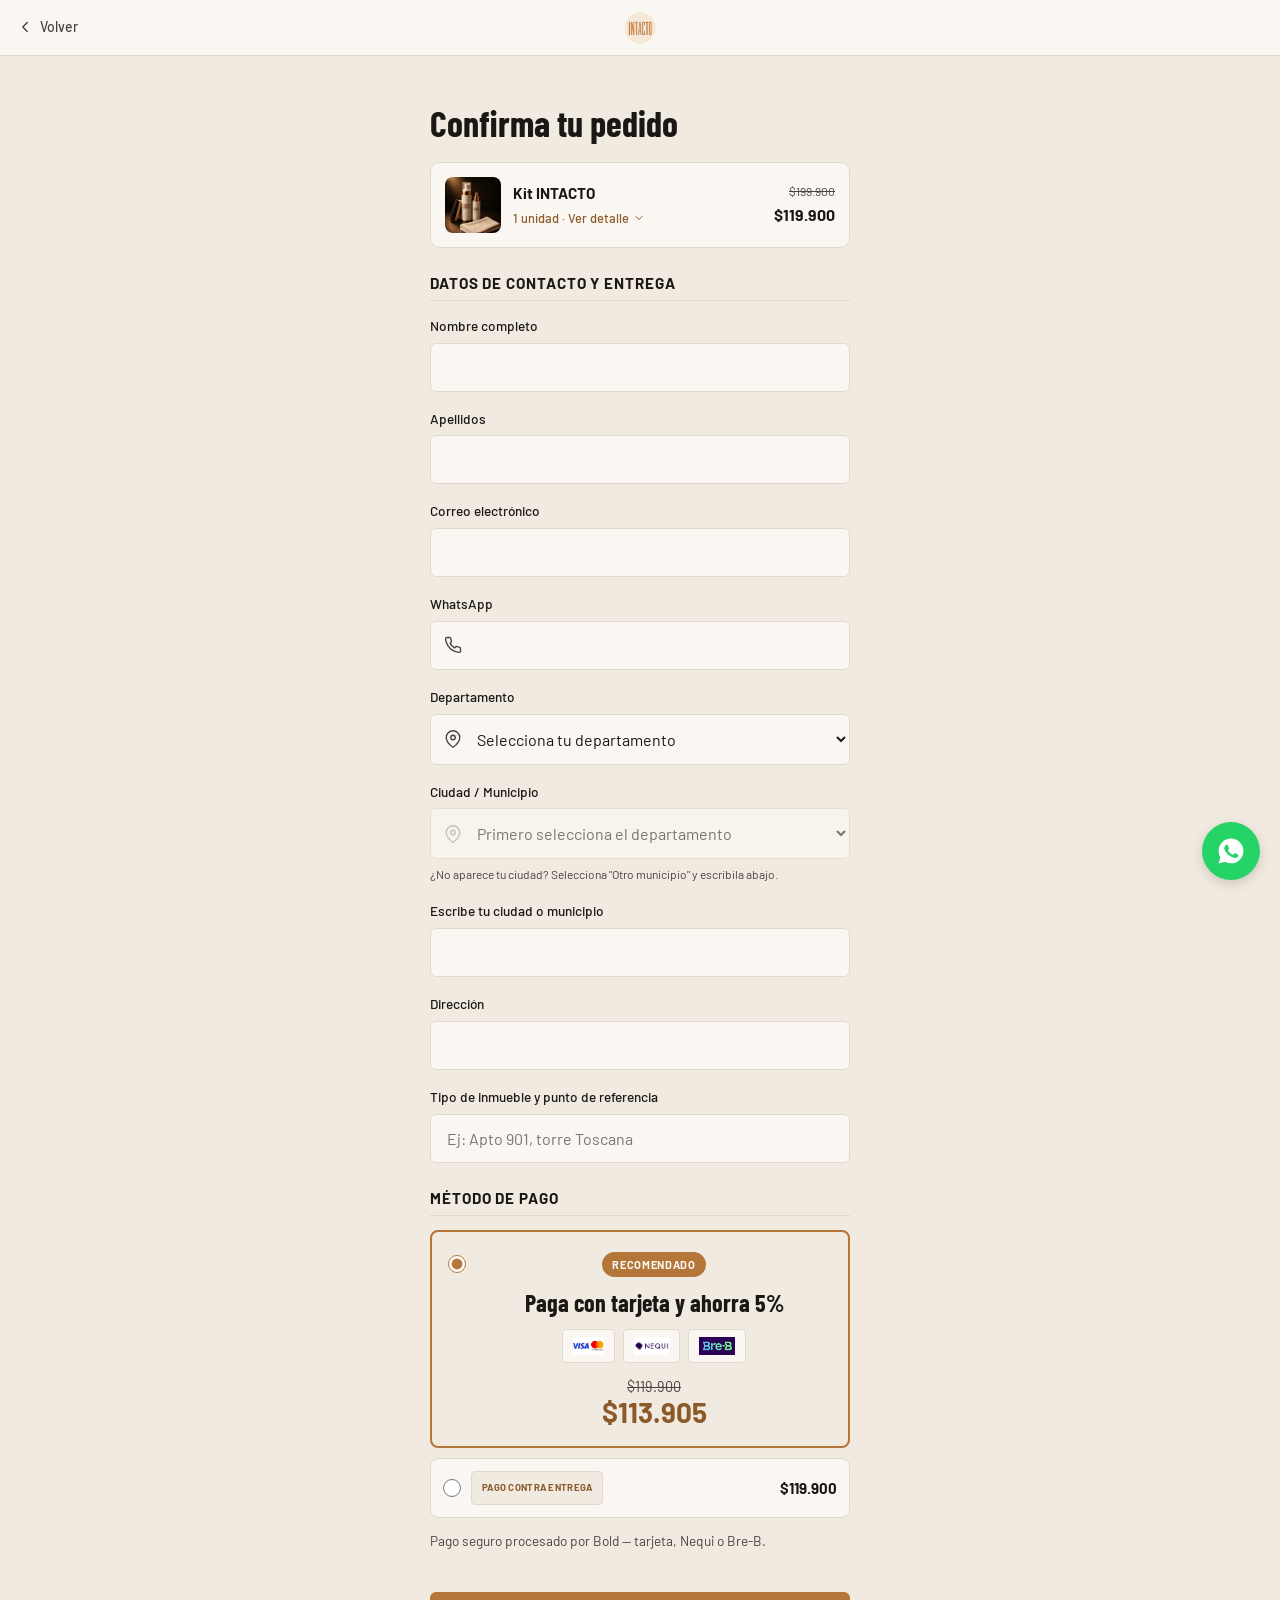
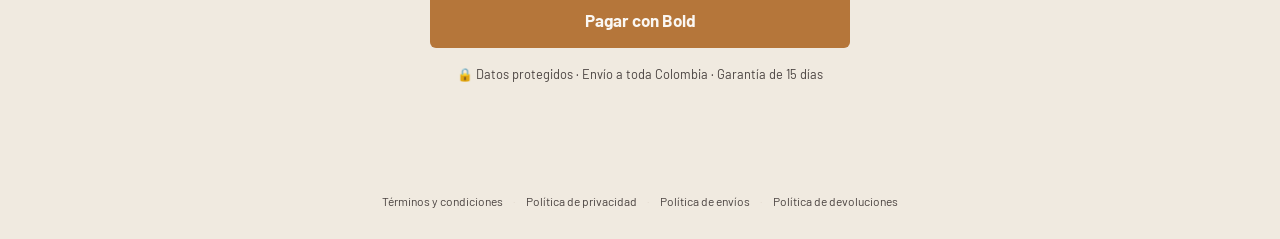
==== commit f42a2dec: "Reemplaza el video pendiente por mensaje persuasivo + fotos reales por material, y optimiza imagenes" ====
--- a/checkout/index.html
+++ b/checkout/index.html
@@ -33,7 +33,7 @@
       </svg>
       Volver
     </a>
-    <img class="checkout-page-topbar__logo" src="../assets/images/logo-intacto.jpg.jpeg" alt="INTACTO">
+    <img class="checkout-page-topbar__logo" src="../assets/images/logo-intacto.webp" alt="INTACTO">
   </header>
 
   <main class="checkout-page">
@@ -42,7 +42,7 @@
     <section class="checkout-page__summary">
       <details>
         <summary class="checkout-page__summary-row">
-          <img class="checkout-page__summary-thumb" src="../assets/images/intacto-hero-01-kit.jpg.jpeg" alt="Kit INTACTO">
+          <img class="checkout-page__summary-thumb" src="../assets/images/intacto-hero-01-kit.webp" alt="Kit INTACTO">
           <span class="checkout-page__summary-info">
             <span class="checkout-page__summary-name">Kit INTACTO</span>
             <span class="checkout-page__summary-meta">
